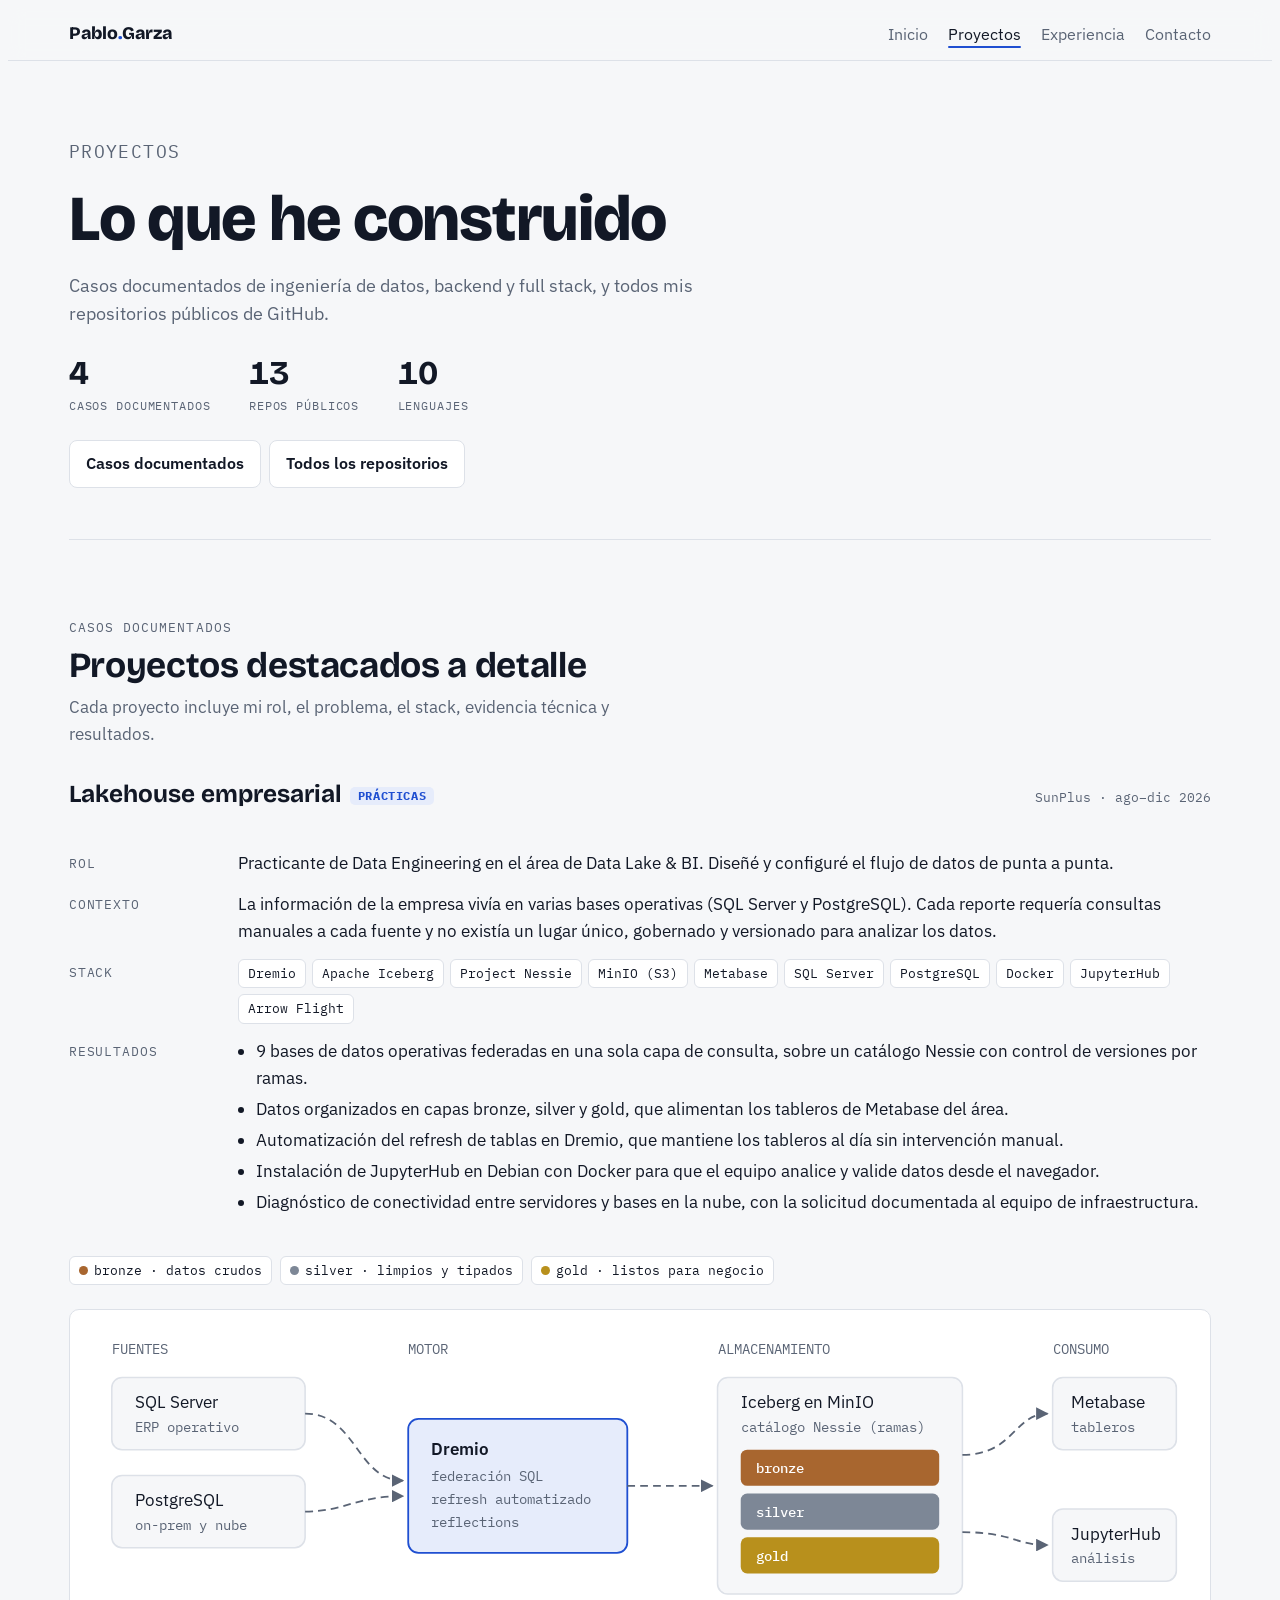
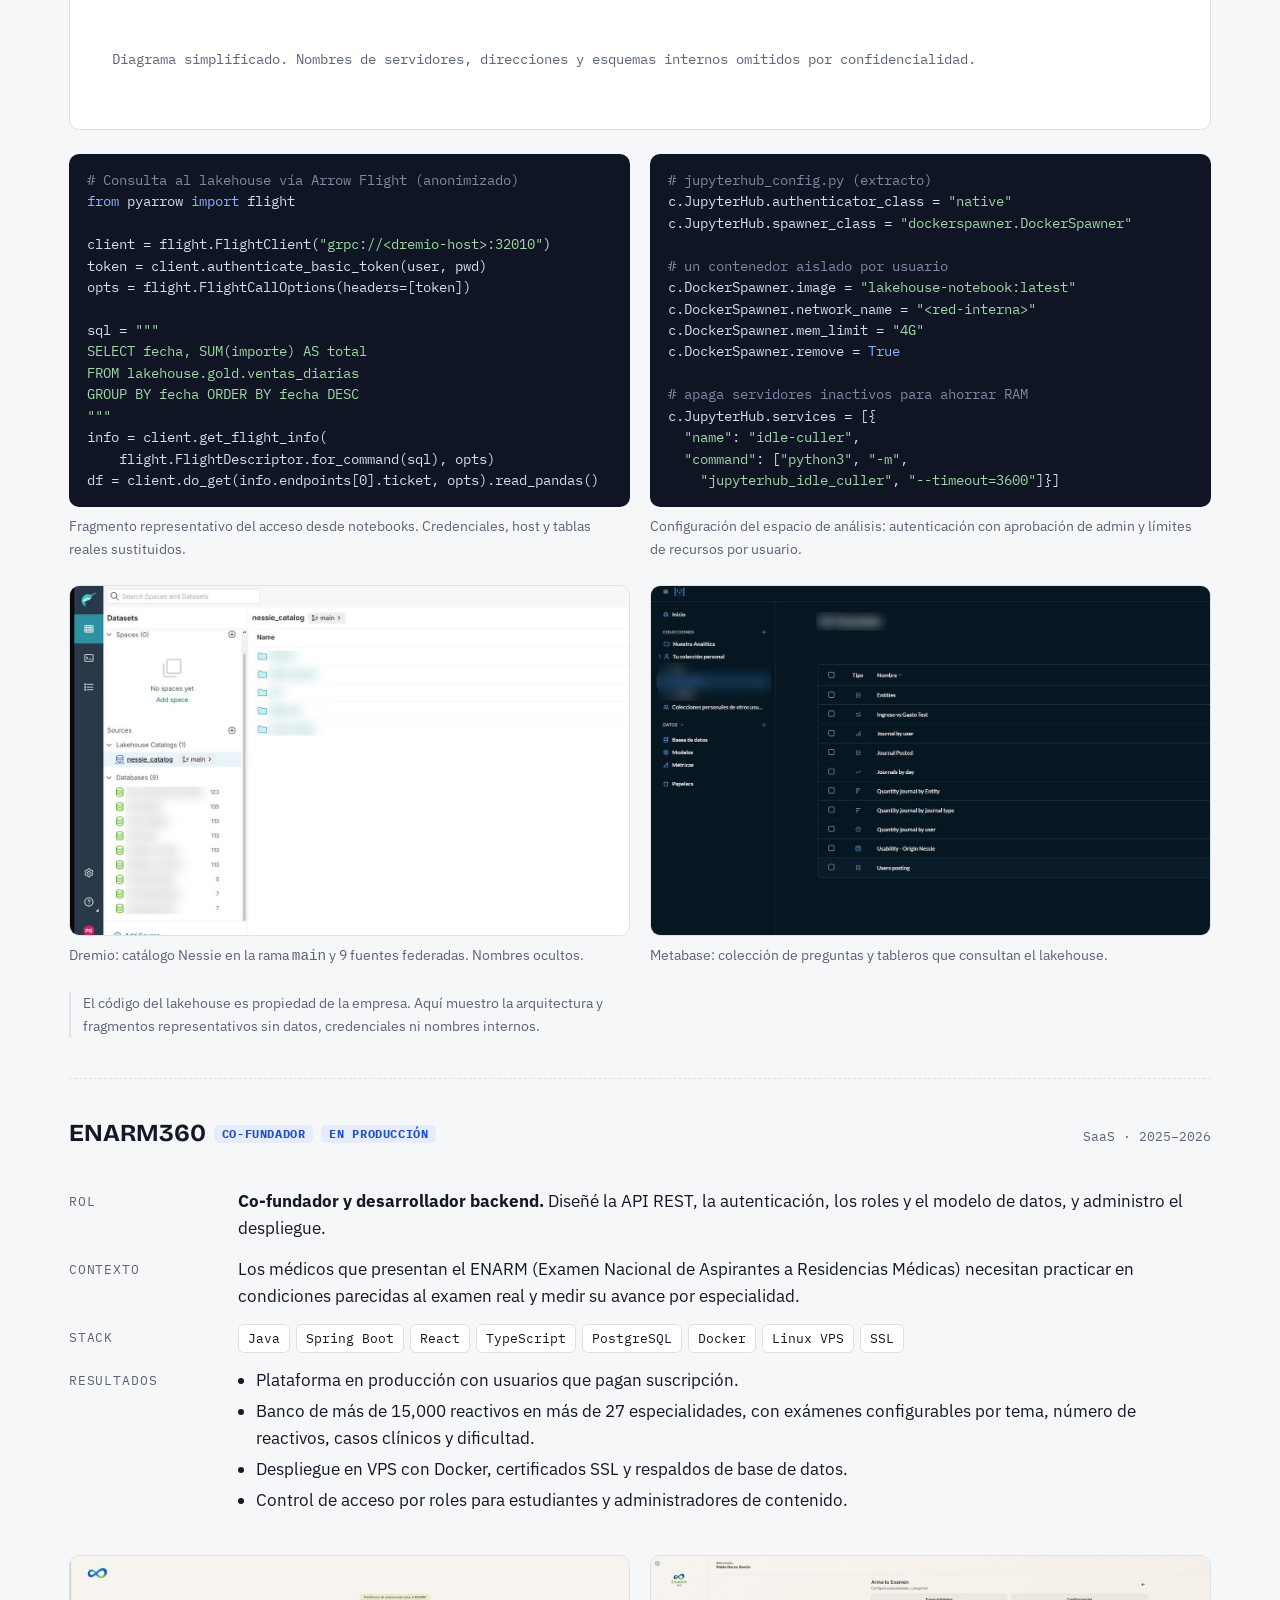
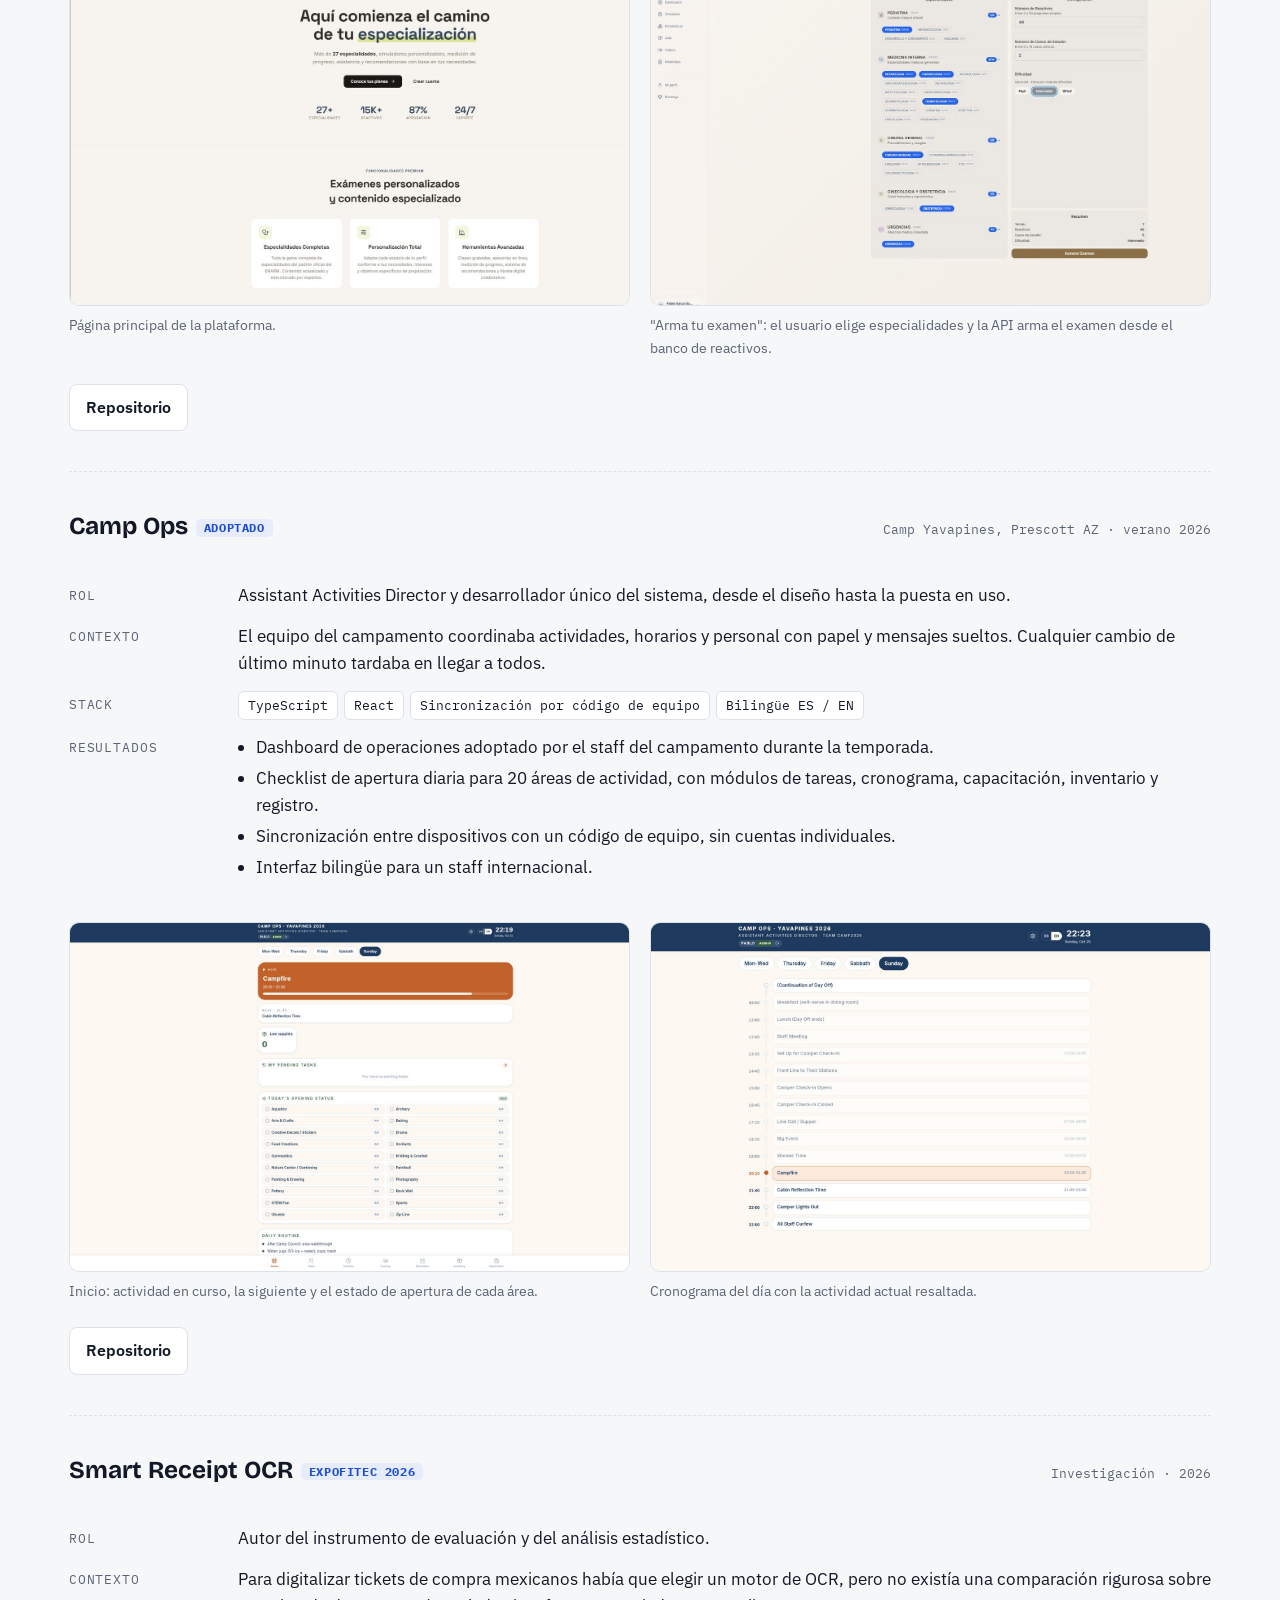
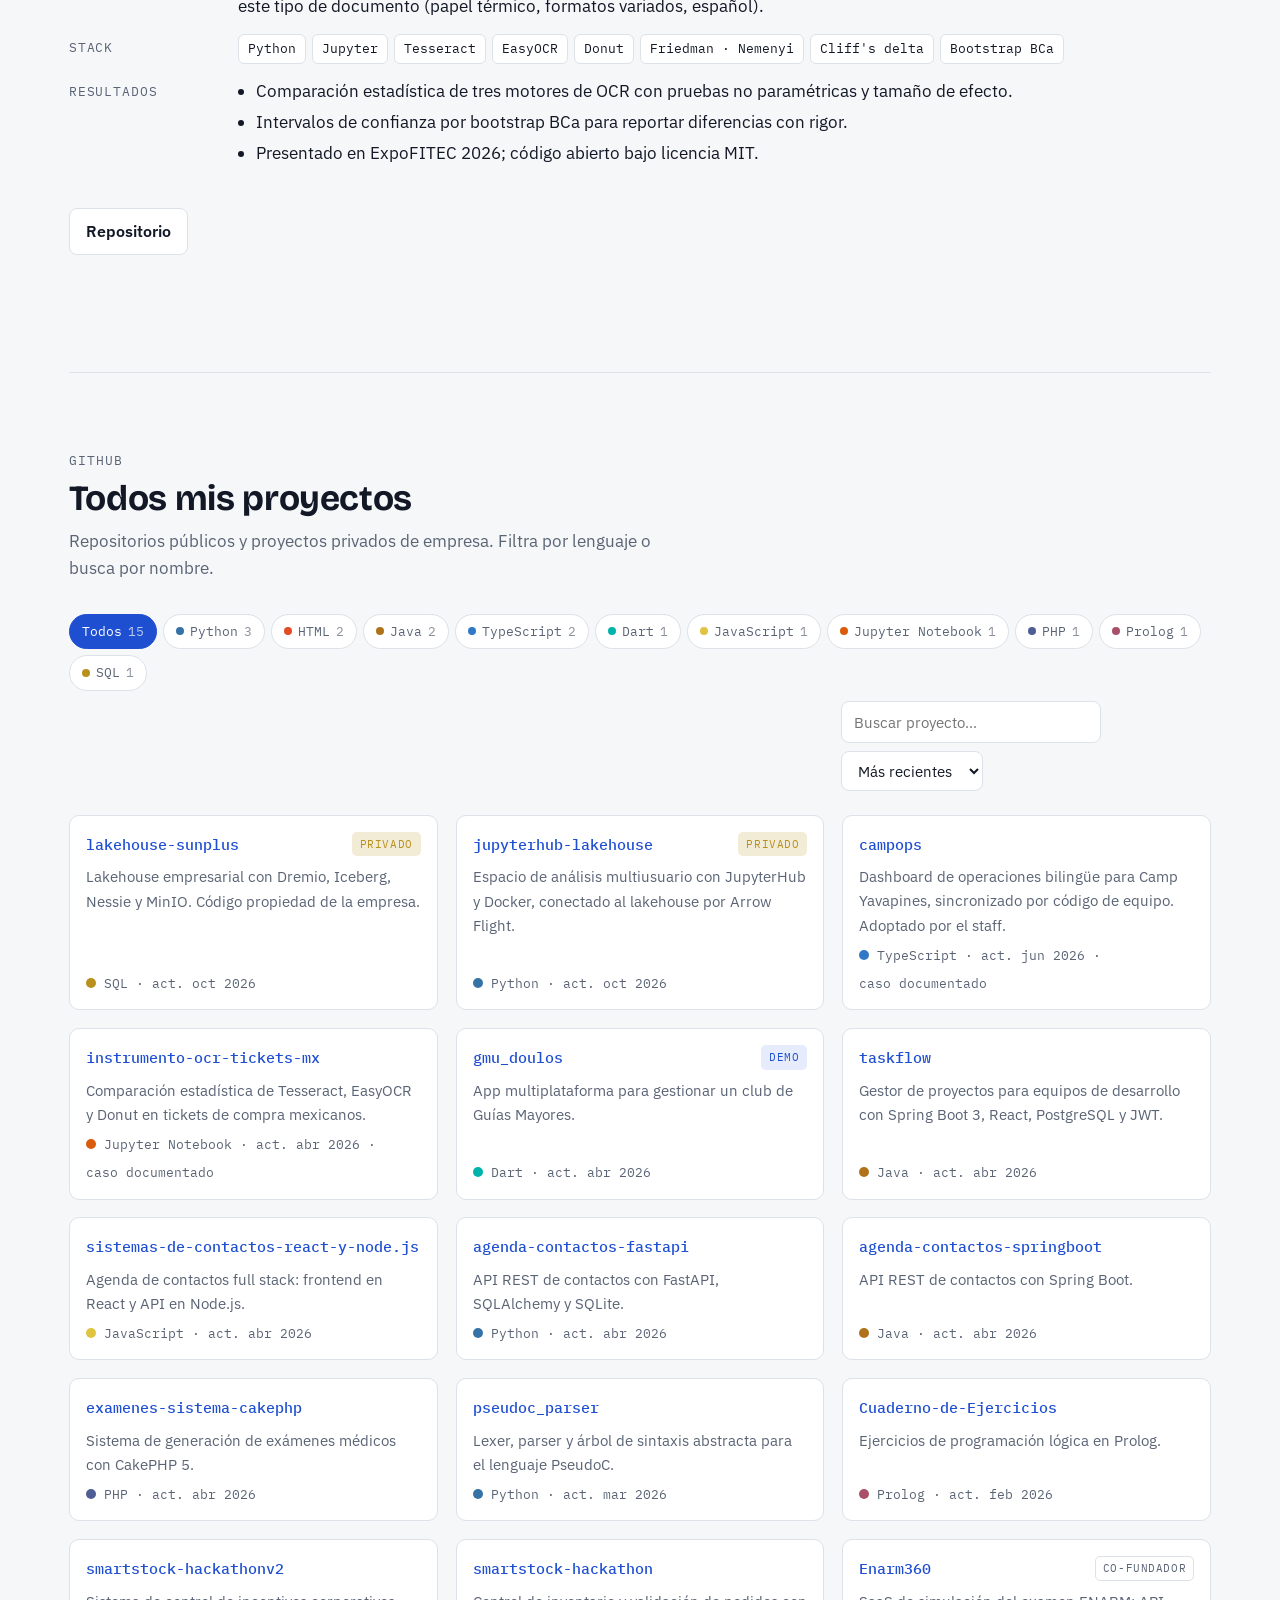
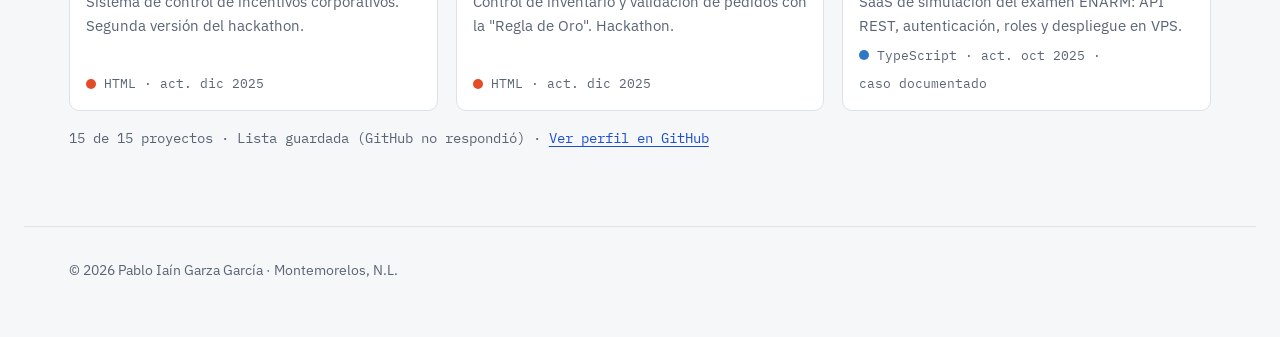
==== proyectos.html @ 16e9dbaa "Separa el sitio en Inicio y Proyectos con todos los repos de GitHub - Inicio: vista general con tarj" ====
<!doctype html>
<html lang="es">
<head>
<meta charset="utf-8">
<meta name="viewport" content="width=device-width, initial-scale=1, viewport-fit=cover">
<title>Proyectos · Pablo Garza</title>
<meta name="description" content="Todos los proyectos de Pablo Garza: casos documentados de ingeniería de datos y backend, y sus repositorios de GitHub.">
<link rel="preconnect" href="https://fonts.googleapis.com">
<link rel="preconnect" href="https://fonts.gstatic.com" crossorigin>
<link rel="stylesheet" href="https://fonts.googleapis.com/css2?family=Bricolage+Grotesque:opsz,wght@12..96,500;12..96,700;12..96,800&family=IBM+Plex+Sans:wght@400;500;600&family=IBM+Plex+Mono:wght@400;500&display=swap">
<link rel="stylesheet" href="styles.css">
</head>
<body>

<nav class="top" aria-label="Principal">
  <div class="progress" aria-hidden="true"></div>
  <div class="wrap">
    <a class="brand" href="index.html">Pablo<span>.</span>Garza</a>
    <ul>
      <li class="opt"><a href="index.html">Inicio</a></li>
      <li><a href="proyectos.html" aria-current="page">Proyectos</a></li>
      <li class="opt"><a href="index.html#experiencia">Experiencia</a></li>
      <li><a href="index.html#contacto">Contacto</a></li>
    </ul>
  </div>
</nav>

<main class="wrap">
  <header class="page-head" id="top">
    <p class="eyebrow">Proyectos</p>
    <h1>Lo que he construido</h1>
    <p>Casos documentados de ingeniería de datos, backend y full stack, y todos mis repositorios públicos de GitHub.</p>
    <div class="stats">
      <div><b>4</b><span>Casos documentados</span></div>
      <div><b id="stat-repos">13</b><span>Repos públicos</span></div>
      <div><b id="stat-langs">9</b><span>Lenguajes</span></div>
    </div>
    <div class="subnav"><a class="btn" href="#casos">Casos documentados</a><a class="btn" href="#repos">Todos los repositorios</a></div>
  </header>

  <section id="casos">
    <div class="sec-head"><p class="eyebrow">Casos documentados</p><h2>Proyectos destacados a detalle</h2>
      <p>Cada proyecto incluye mi rol, el problema, el stack, evidencia técnica y resultados.</p></div>

    <!-- PROYECTO 1: LAKEHOUSE -->
    <article class="case" id="lakehouse">
      <div class="case-head">
        <h3>Lakehouse empresarial<span class="badge">Prácticas</span></h3>
        <span class="meta">SunPlus · ago–dic 2026</span>
      </div>
      <dl class="fields">
        <dt>Rol</dt><dd>Practicante de Data Engineering en el área de Data Lake &amp; BI. Diseñé y configuré el flujo de datos de punta a punta.</dd>
        <dt>Contexto</dt><dd>La información de la empresa vivía en varias bases operativas (SQL Server y PostgreSQL). Cada reporte requería consultas manuales a cada fuente y no existía un lugar único, gobernado y versionado para analizar los datos.</dd>
        <dt>Stack</dt><dd><ul class="tags"><li>Dremio</li><li>Apache Iceberg</li><li>Project Nessie</li><li>MinIO (S3)</li><li>Metabase</li><li>SQL Server</li><li>PostgreSQL</li><li>Docker</li><li>JupyterHub</li><li>Arrow Flight</li></ul></dd>
        <dt>Resultados</dt><dd><ul class="res">
          <li>9 bases de datos operativas federadas en una sola capa de consulta, sobre un catálogo Nessie con control de versiones por ramas.</li>
          <li>Datos organizados en capas bronze, silver y gold, que alimentan los tableros de Metabase del área.</li>
          <li>Automatización del refresh de tablas en Dremio, que mantiene los tableros al día sin intervención manual.</li>
          <li>Instalación de JupyterHub en Debian con Docker para que el equipo analice y valide datos desde el navegador.</li>
          <li>Diagnóstico de conectividad entre servidores y bases en la nube, con la solicitud documentada al equipo de infraestructura.</li>
        </ul></dd>
      </dl>

      <div class="layers" aria-label="Capas del lakehouse">
        <span><i style="background:var(--bronze)"></i>bronze · datos crudos</span>
        <span><i style="background:var(--silver)"></i>silver · limpios y tipados</span>
        <span><i style="background:var(--gold)"></i>gold · listos para negocio</span>
      </div>

      <div class="diagram" role="img" aria-label="Diagrama de arquitectura: SQL Server y PostgreSQL alimentan a Dremio, que escribe tablas Iceberg en MinIO catalogadas con Nessie en capas bronze, silver y gold; Metabase y JupyterHub consumen los datos.">
        <svg viewBox="0 0 860 300" xmlns="http://www.w3.org/2000/svg">
          <defs><marker id="ah" viewBox="0 0 10 10" refX="9" refY="5" markerWidth="7" markerHeight="7" orient="auto"><path class="ahead" d="M0,0 L10,5 L0,10 z"/></marker></defs>
          <text class="sm" x="20" y="22">FUENTES</text>
          <rect class="box" x="20" y="40" width="150" height="56" rx="8"/><text x="38" y="64">SQL Server</text><text class="sm" x="38" y="82">ERP operativo</text>
          <rect class="box" x="20" y="116" width="150" height="56" rx="8"/><text x="38" y="140">PostgreSQL</text><text class="sm" x="38" y="158">on-prem y nube</text>
          <path class="arr" d="M170,68 C210,68 210,120 246,120"/>
          <path class="arr" d="M170,144 C200,144 210,132 246,132"/>
          <text class="sm" x="250" y="22">MOTOR</text>
          <rect class="core" x="250" y="72" width="170" height="104" rx="8"/>
          <text x="268" y="100" style="font-weight:600">Dremio</text>
          <text class="sm" x="268" y="120">federación SQL</text>
          <text class="sm" x="268" y="138">refresh automatizado</text>
          <text class="sm" x="268" y="156">reflections</text>
          <path class="arr" d="M420,124 L486,124"/>
          <text class="sm" x="490" y="22">ALMACENAMIENTO</text>
          <rect class="box" x="490" y="40" width="190" height="168" rx="8"/>
          <text x="508" y="64">Iceberg en MinIO</text><text class="sm" x="508" y="82">catálogo Nessie (ramas)</text>
          <rect class="b" x="508" y="96" width="154" height="28" rx="5"/><text class="lbl-inv" x="520" y="114">bronze</text>
          <rect class="s" x="508" y="130" width="154" height="28" rx="5"/><text class="lbl-inv" x="520" y="148">silver</text>
          <rect class="g" x="508" y="164" width="154" height="28" rx="5"/><text class="lbl-inv" x="520" y="182">gold</text>
          <path class="arr" d="M680,100 C720,100 720,68 746,68"/>
          <path class="arr" d="M680,160 C720,160 720,170 746,170"/>
          <text class="sm" x="750" y="22">CONSUMO</text>
          <rect class="box" x="750" y="40" width="96" height="56" rx="8"/><text x="764" y="64">Metabase</text><text class="sm" x="764" y="82">tableros</text>
          <rect class="box" x="750" y="142" width="96" height="56" rx="8"/><text x="764" y="166">JupyterHub</text><text class="sm" x="764" y="184">análisis</text>
          <text class="sm" x="20" y="262">Diagrama simplificado. Nombres de servidores, direcciones y esquemas internos omitidos por confidencialidad.</text>
        </svg>
      </div>

      <div class="evidence">
        <figure>
          <pre class="code"><span class="c"># Consulta al lakehouse vía Arrow Flight (anonimizado)</span>
<span class="k">from</span> pyarrow <span class="k">import</span> flight

client = flight.FlightClient(<span class="s">"grpc://&lt;dremio-host&gt;:32010"</span>)
token = client.authenticate_basic_token(user, pwd)
opts = flight.FlightCallOptions(headers=[token])

sql = <span class="s">"""
SELECT fecha, SUM(importe) AS total
FROM lakehouse.gold.ventas_diarias
GROUP BY fecha ORDER BY fecha DESC
"""</span>
info = client.get_flight_info(
    flight.FlightDescriptor.for_command(sql), opts)
df = client.do_get(info.endpoints[0].ticket, opts).read_pandas()</pre>
          <figcaption>Fragmento representativo del acceso desde notebooks. Credenciales, host y tablas reales sustituidos.</figcaption>
        </figure>
        <figure>
          <pre class="code"><span class="c"># jupyterhub_config.py (extracto)</span>
c.JupyterHub.authenticator_class = <span class="s">"native"</span>
c.JupyterHub.spawner_class = <span class="s">"dockerspawner.DockerSpawner"</span>

<span class="c"># un contenedor aislado por usuario</span>
c.DockerSpawner.image = <span class="s">"lakehouse-notebook:latest"</span>
c.DockerSpawner.network_name = <span class="s">"&lt;red-interna&gt;"</span>
c.DockerSpawner.mem_limit = <span class="s">"4G"</span>
c.DockerSpawner.remove = <span class="k">True</span>

<span class="c"># apaga servidores inactivos para ahorrar RAM</span>
c.JupyterHub.services = [{
  <span class="s">"name"</span>: <span class="s">"idle-culler"</span>,
  <span class="s">"command"</span>: [<span class="s">"python3"</span>, <span class="s">"-m"</span>,
    <span class="s">"jupyterhub_idle_culler"</span>, <span class="s">"--timeout=3600"</span>]}]</pre>
          <figcaption>Configuración del espacio de análisis: autenticación con aprobación de admin y límites de recursos por usuario.</figcaption>
        </figure>
      </div>
      <div class="evidence">
        <figure><div class="ph wide shot"><img src="img/lakehouse-1.jpg" alt="Dremio mostrando el catálogo Nessie en la rama main y 9 bases de datos conectadas, con nombres difuminados" loading="lazy"><div class="empty-msg">img/lakehouse-1.jpg</div></div><figcaption>Dremio: catálogo Nessie en la rama <code>main</code> y 9 fuentes federadas. Nombres ocultos.</figcaption></figure>
        <figure><div class="ph wide shot"><img src="img/lakehouse-2.jpg" alt="Colección de Metabase con 10 preguntas y tableros construidos sobre el lakehouse" loading="lazy"><div class="empty-msg">img/lakehouse-2.jpg</div></div><figcaption>Metabase: colección de preguntas y tableros que consultan el lakehouse.</figcaption></figure>
      </div>
      <p class="note">El código del lakehouse es propiedad de la empresa. Aquí muestro la arquitectura y fragmentos representativos sin datos, credenciales ni nombres internos.</p>
    </article>

    <!-- PROYECTO 2: ENARM360 -->
    <article class="case" id="enarm360">
      <div class="case-head">
        <h3>ENARM360<span class="badge">Co-fundador</span><span class="badge">En producción</span></h3>
        <span class="meta">SaaS · 2025–2026</span>
      </div>
      <dl class="fields">
        <dt>Rol</dt><dd><strong>Co-fundador y desarrollador backend.</strong> Diseñé la API REST, la autenticación, los roles y el modelo de datos, y administro el despliegue.</dd>
        <dt>Contexto</dt><dd>Los médicos que presentan el ENARM (Examen Nacional de Aspirantes a Residencias Médicas) necesitan practicar en condiciones parecidas al examen real y medir su avance por especialidad.</dd>
        <dt>Stack</dt><dd><ul class="tags"><li>Java</li><li>Spring Boot</li><li>React</li><li>TypeScript</li><li>PostgreSQL</li><li>Docker</li><li>Linux VPS</li><li>SSL</li></ul></dd>
        <dt>Resultados</dt><dd><ul class="res">
          <li>Plataforma en producción con usuarios que pagan suscripción.</li>
          <li>Banco de más de 15,000 reactivos en más de 27 especialidades, con exámenes configurables por tema, número de reactivos, casos clínicos y dificultad.</li>
          <li>Despliegue en VPS con Docker, certificados SSL y respaldos de base de datos.</li>
          <li>Control de acceso por roles para estudiantes y administradores de contenido.</li>
        </ul></dd>
      </dl>
      <div class="evidence">
        <figure><div class="ph wide shot"><img src="img/enarm-1.jpg" alt="Página principal de ENARM360" loading="lazy"><div class="empty-msg">img/enarm-1.jpg</div></div><figcaption>Página principal de la plataforma.</figcaption></figure>
        <figure><div class="ph wide shot"><img src="img/enarm-2.jpg" alt="Pantalla Arma tu Examen de ENARM360 con especialidades y configuración" loading="lazy"><div class="empty-msg">img/enarm-2.jpg</div></div><figcaption>"Arma tu examen": el usuario elige especialidades y la API arma el examen desde el banco de reactivos.</figcaption></figure>
      </div>
      <div class="links"><a class="btn" href="https://github.com/PabloIAIN/Enarm360" target="_blank" rel="noopener">Repositorio</a></div>
    </article>

    <!-- PROYECTO 3: CAMP OPS -->
    <article class="case" id="campops">
      <div class="case-head">
        <h3>Camp Ops<span class="badge">Adoptado</span></h3>
        <span class="meta">Camp Yavapines, Prescott AZ · verano 2026</span>
      </div>
      <dl class="fields">
        <dt>Rol</dt><dd>Assistant Activities Director y desarrollador único del sistema, desde el diseño hasta la puesta en uso.</dd>
        <dt>Contexto</dt><dd>El equipo del campamento coordinaba actividades, horarios y personal con papel y mensajes sueltos. Cualquier cambio de último minuto tardaba en llegar a todos.</dd>
        <dt>Stack</dt><dd><ul class="tags"><li>TypeScript</li><li>React</li><li>Sincronización por código de equipo</li><li>Bilingüe ES / EN</li></ul></dd>
        <dt>Resultados</dt><dd><ul class="res">
          <li>Dashboard de operaciones adoptado por el staff del campamento durante la temporada.</li>
          <li>Checklist de apertura diaria para 20 áreas de actividad, con módulos de tareas, cronograma, capacitación, inventario y registro.</li>
          <li>Sincronización entre dispositivos con un código de equipo, sin cuentas individuales.</li>
          <li>Interfaz bilingüe para un staff internacional.</li>
        </ul></dd>
      </dl>
      <div class="evidence">
        <figure><div class="ph wide shot"><img src="img/campops-1.jpg" alt="Dashboard de Camp Ops con la actividad actual y el estado de apertura de 20 áreas" loading="lazy"><div class="empty-msg">img/campops-1.jpg</div></div><figcaption>Inicio: actividad en curso, la siguiente y el estado de apertura de cada área.</figcaption></figure>
        <figure><div class="ph wide shot"><img src="img/campops-2.jpg" alt="Cronograma del día en Camp Ops con la actividad actual resaltada" loading="lazy"><div class="empty-msg">img/campops-2.jpg</div></div><figcaption>Cronograma del día con la actividad actual resaltada.</figcaption></figure>
      </div>
      <div class="links"><a class="btn" href="https://github.com/PabloIAIN/campops" target="_blank" rel="noopener">Repositorio</a></div>
    </article>

    <!-- PROYECTO 4: OCR -->
    <article class="case" id="ocr">
      <div class="case-head">
        <h3>Smart Receipt OCR<span class="badge">ExpoFITEC 2026</span></h3>
        <span class="meta">Investigación · 2026</span>
      </div>
      <dl class="fields">
        <dt>Rol</dt><dd>Autor del instrumento de evaluación y del análisis estadístico.</dd>
        <dt>Contexto</dt><dd>Para digitalizar tickets de compra mexicanos había que elegir un motor de OCR, pero no existía una comparación rigurosa sobre este tipo de documento (papel térmico, formatos variados, español).</dd>
        <dt>Stack</dt><dd><ul class="tags"><li>Python</li><li>Jupyter</li><li>Tesseract</li><li>EasyOCR</li><li>Donut</li><li>Friedman · Nemenyi</li><li>Cliff's delta</li><li>Bootstrap BCa</li></ul></dd>
        <dt>Resultados</dt><dd><ul class="res">
          <li>Comparación estadística de tres motores de OCR con pruebas no paramétricas y tamaño de efecto.</li>
          <li>Intervalos de confianza por bootstrap BCa para reportar diferencias con rigor.</li>
          <li>Presentado en ExpoFITEC 2026; código abierto bajo licencia MIT.</li>
          <!-- EDITA: agrega el motor ganador y su métrica (p. ej. CER o exactitud de campos) -->
        </ul></dd>
      </dl>
            <div class="links"><a class="btn" href="https://github.com/PabloIAIN/instrumento-ocr-tickets-mx" target="_blank" rel="noopener">Repositorio</a></div>
    </article>
  </section>

  <!-- ============ TODOS LOS REPOS ============ -->
  <section id="repos">
    <div class="sec-head"><p class="eyebrow">GitHub</p><h2>Todos mis proyectos</h2>
      <p>Repositorios públicos y proyectos privados de empresa. Filtra por lenguaje o busca por nombre.</p></div>
    <div class="toolbar">
      <div class="chips" id="repo-chips" role="group" aria-label="Filtrar por lenguaje"></div>
      <div class="tools-right">
        <input id="repo-q" type="search" placeholder="Buscar proyecto…" aria-label="Buscar proyecto">
        <select id="repo-sort" aria-label="Ordenar"><option value="recent">Más recientes</option><option value="name">Nombre (A–Z)</option></select>
      </div>
    </div>
    <div class="repos" id="repo-grid"></div>
    <p class="repo-status"><span id="repo-count"></span> · <span id="repo-src"></span> · <a href="https://github.com/PabloIAIN?tab=repositories" target="_blank" rel="noopener">Ver perfil en GitHub</a></p>
  </section>
</main>

<footer class="wrap">© 2026 Pablo Iaín Garza García · Montemorelos, N.L.</footer>

<script src="main.js"></script>
</body>
</html>
---- styles.css ----
/* Layout: one calm reading column (max 1080px) with sticky nav; each project is a case study
   whose five rubric fields sit in a fixed two-column grid, so every project reads the same way. */
:root{
  --bg:#f6f7f9; --surface:#ffffff; --fg:#121826; --muted:#5a6475; --line:#dde1e8;
  --accent:#1f4fd1; --accent-soft:#e6ecfb; --code-bg:#0f1522; --code-fg:#d7deea;
  --bronze:#a8662f; --silver:#7d8796; --gold:#b8901c;
  --display:"Bricolage Grotesque", "Segoe UI", system-ui, sans-serif;
  --body:"IBM Plex Sans", "Segoe UI", system-ui, sans-serif;
  --mono:"IBM Plex Mono", ui-monospace, Menlo, Consolas, monospace;
  --radius:10px;
}
@media (prefers-color-scheme: dark){:root:not([data-theme="light"]){
  --bg:#0c1018; --surface:#141a25; --fg:#e8ecf3; --muted:#9aa4b5; --line:#263043;
  --accent:#7c9cff; --accent-soft:#1b2540; --code-bg:#080b12; --code-fg:#d7deea;
  --bronze:#d08a50; --silver:#aab3c0; --gold:#e0b93e; color-scheme:dark}}
:root[data-theme="dark"]{
  --bg:#0c1018; --surface:#141a25; --fg:#e8ecf3; --muted:#9aa4b5; --line:#263043;
  --accent:#7c9cff; --accent-soft:#1b2540; --code-bg:#080b12; --code-fg:#d7deea;
  --bronze:#d08a50; --silver:#aab3c0; --gold:#e0b93e; color-scheme:dark}

*{box-sizing:border-box}
html{scroll-behavior:smooth}
@media (prefers-reduced-motion:reduce){html{scroll-behavior:auto}}
body{background:var(--bg);color:var(--fg);font-family:var(--body);font-size:1rem;line-height:1.6;
  padding-left:max(16px, env(safe-area-inset-left,0px));padding-right:max(16px, env(safe-area-inset-right,0px))}
body::before{content:"";position:fixed;inset:0 0 auto;height:env(safe-area-inset-top,0px);z-index:10;background:var(--bg)}
a{color:var(--accent);text-underline-offset:3px}
a:focus-visible,button:focus-visible{outline:2px solid var(--accent);outline-offset:3px;border-radius:4px}
html{font-size:clamp(16px,calc(12px + .38vw),20px)}
.wrap{max-width:1680px;margin:0 auto;padding-inline:clamp(0px,3.5vw,72px)}
h1,h2,h3{font-family:var(--display);line-height:1.15;text-wrap:balance;margin:0}
h2{font-size:clamp(1.6rem,3vw,2.1rem);font-weight:700;letter-spacing:-.01em}
h3{font-size:1.45rem;font-weight:700}
p{margin:0}
.eyebrow{font-family:var(--mono);font-size:.78rem;letter-spacing:.08em;text-transform:uppercase;color:var(--muted)}

/* nav */
nav.top{position:sticky;top:env(safe-area-inset-top,0px);z-index:5;background:color-mix(in srgb,var(--bg) 88%,transparent);
  backdrop-filter:blur(8px);border-bottom:1px solid var(--line);margin-inline:calc(-1 * max(16px, env(safe-area-inset-left,0px)))}
nav.top .wrap{display:flex;align-items:center;justify-content:space-between;gap:16px;padding-block:12px;
  padding-inline:calc(max(16px, env(safe-area-inset-left,0px)) + clamp(0px,3.5vw,72px))}
.brand{font-family:var(--display);font-weight:800;font-size:1.05rem;color:var(--fg);text-decoration:none}
.brand span{color:var(--accent)}
nav.top ul{display:flex;gap:20px;list-style:none;margin:0;padding:0;font-size:.92rem}
nav.top ul a{color:var(--muted);text-decoration:none}
nav.top ul a:hover{color:var(--fg)}
@media (max-width:640px){nav.top ul{gap:14px;font-size:.85rem} nav.top ul li.opt{display:none}}

/* hero */
.hero{display:grid;grid-template-columns:minmax(0,1.4fr) minmax(0,1fr);gap:clamp(32px,5vw,96px);align-items:center;padding-block:clamp(48px,7vw,120px) clamp(40px,5vw,80px)}
.hero h1{font-size:clamp(2.4rem,5.5vw,5.6rem);font-weight:800;letter-spacing:-.02em}
.hero .role{font-size:clamp(1.1rem,1.2vw,1.4rem);color:var(--muted);margin-top:14px;max-width:44ch}
.hero .role strong{color:var(--fg);font-weight:600}
.cta{display:flex;flex-wrap:wrap;gap:10px;margin-top:28px}
.btn{display:inline-flex;align-items:center;gap:8px;padding:10px 16px;border-radius:8px;font-weight:600;font-size:.95rem;text-decoration:none;border:1px solid var(--line);color:var(--fg);background:var(--surface)}
.btn.primary{background:var(--accent);border-color:var(--accent);color:#fff}
:root[data-theme="dark"] .btn.primary{color:#0c1018}
@media (prefers-color-scheme: dark){:root:not([data-theme="light"]) .btn.primary{color:#0c1018}}
.btn:hover{border-color:var(--accent)}
.facts{display:grid;grid-template-columns:repeat(2,minmax(0,1fr));max-width:680px;gap:14px 24px;margin-top:32px;font-size:.92rem}
.facts dt{font-family:var(--mono);font-size:.72rem;letter-spacing:.06em;text-transform:uppercase;color:var(--muted)}
.facts dd{margin:2px 0 0;font-weight:500;font-variant-numeric:tabular-nums}
.portrait{position:relative;max-width:clamp(260px,28vw,520px);justify-self:end;width:100%}
@media (max-width:820px){.hero{grid-template-columns:minmax(0,1fr);padding-block:40px 32px;gap:32px}.portrait{justify-self:start;max-width:260px;order:-1}}

/* photo slots */
.ph{position:relative;border-radius:var(--radius);overflow:hidden;background:var(--accent-soft);aspect-ratio:4/5;max-width:100%}
.ph img{display:block;width:100%;height:100%;object-fit:cover;object-position:top left}
.ph.shot{border:1px solid var(--line);background:var(--surface)}
.ph .empty-msg{display:none}
.ph.empty img{display:none}
.ph.empty .empty-msg{display:flex;position:absolute;inset:0;flex-direction:column;align-items:center;justify-content:center;gap:6px;text-align:center;padding:16px;
  color:var(--accent);font-family:var(--mono);font-size:.78rem;border:1.5px dashed color-mix(in srgb,var(--accent) 45%,transparent);border-radius:var(--radius)}
.ph.empty .empty-msg b{font-family:var(--display);font-size:2.6rem;line-height:1}
.ph.wide{aspect-ratio:16/10}

/* sections */
section{padding-block:clamp(48px,6vw,104px);border-top:1px solid var(--line)}
.sec-head{display:flex;flex-direction:column;gap:8px;margin-bottom:32px;max-width:62ch}
.sec-head p{color:var(--muted)}

/* about */
.about{display:grid;grid-template-columns:minmax(0,1.2fr) minmax(0,1fr);gap:clamp(32px,5vw,96px)}
.about p+p{margin-top:14px}
.about .text{max-width:68ch}
.skills{display:flex;flex-direction:column;gap:18px}
.skills h4{margin:0 0 8px;font-family:var(--mono);font-size:.75rem;letter-spacing:.07em;text-transform:uppercase;color:var(--muted);font-weight:500}
@media (max-width:820px){.about{grid-template-columns:1fr}}
.tags{display:flex;flex-wrap:wrap;gap:6px;list-style:none;padding:0;margin:0}
.tags li{font-family:var(--mono);font-size:.8rem;padding:3px 9px;border-radius:6px;background:var(--surface);border:1px solid var(--line)}

/* case studies */
.case{display:flex;flex-direction:column;gap:24px;padding-block:40px;border-top:1px dashed var(--line)}
.case:first-of-type{border-top:0;padding-top:0}
.case-head{display:flex;flex-wrap:wrap;align-items:baseline;justify-content:space-between;gap:8px 24px}
.case-head .meta{font-family:var(--mono);font-size:.8rem;color:var(--muted)}
.badge{display:inline-block;font-family:var(--mono);font-size:.72rem;letter-spacing:.05em;text-transform:uppercase;padding:2px 8px;border-radius:5px;background:var(--accent-soft);color:var(--accent);margin-left:8px;vertical-align:middle}
.fields{display:grid;grid-template-columns:clamp(130px,11vw,200px) minmax(0,1fr);gap:14px 28px;max-width:1180px}
.fields dt{font-family:var(--mono);font-size:.75rem;letter-spacing:.07em;text-transform:uppercase;color:var(--muted);padding-top:3px}
.fields dd{margin:0;min-width:0}
.fields ul.res{margin:0;padding-left:18px;display:flex;flex-direction:column;gap:4px}
@media (max-width:640px){.fields{grid-template-columns:1fr;gap:4px}.fields dd{margin-bottom:12px}}
.evidence{display:grid;grid-template-columns:repeat(auto-fit,minmax(min(100%,340px),1fr));gap:clamp(16px,1.6vw,28px)}
.evidence figure{margin:0;display:flex;flex-direction:column;gap:8px;min-width:0}
.evidence figcaption{font-size:.85rem;color:var(--muted)}
.links{display:flex;flex-wrap:wrap;gap:8px}
.note{font-size:.85rem;color:var(--muted);border-left:2px solid var(--line);padding-left:12px;max-width:70ch}

/* diagram */
.diagram{background:var(--surface);border:1px solid var(--line);border-radius:var(--radius);padding:16px;overflow-x:auto}
.diagram svg{display:block;min-width:640px;width:100%;height:auto}
.diagram text{font-family:var(--body);fill:var(--fg);font-size:13px}
.diagram .sm{font-size:11px;fill:var(--muted);font-family:var(--mono)}
.diagram .box{fill:var(--bg);stroke:var(--line);stroke-width:1.2}
.diagram .core{fill:var(--accent-soft);stroke:var(--accent);stroke-width:1.4}
.diagram .arr{stroke:var(--muted);stroke-width:1.4;fill:none;marker-end:url(#ah)}
.diagram .ahead{fill:var(--muted)}
.diagram .b{fill:var(--bronze)} .diagram .s{fill:var(--silver)} .diagram .g{fill:var(--gold)}
.diagram .lbl-inv{fill:#fff;font-family:var(--mono);font-size:11px;font-weight:500}

/* code */
pre.code{margin:0;background:var(--code-bg);color:var(--code-fg);border-radius:var(--radius);padding:16px 18px;overflow-x:auto;font-family:var(--mono);font-size:.82rem;line-height:1.55}
pre.code .c{color:#7d8aa3} pre.code .k{color:#8fb2ff} pre.code .s{color:#9fd8a8}

/* layers legend */
.layers{display:flex;flex-wrap:wrap;gap:8px;font-family:var(--mono);font-size:.78rem}
.layers span{display:inline-flex;align-items:center;gap:6px;padding:3px 9px;border:1px solid var(--line);border-radius:6px;background:var(--surface)}
.layers i{width:9px;height:9px;border-radius:50%;display:inline-block}

/* repo grid */
.repos{display:grid;grid-template-columns:repeat(auto-fill,minmax(min(100%,300px),1fr));gap:clamp(14px,1.4vw,24px)}
.repo{display:flex;flex-direction:column;gap:8px;padding:16px;border:1px solid var(--line);border-radius:var(--radius);background:var(--surface);text-decoration:none;color:var(--fg)}
.repo:hover{border-color:var(--accent)}
.repo .name{font-family:var(--mono);font-size:.9rem;font-weight:500;color:var(--accent);overflow-wrap:anywhere}
.repo p{font-size:.9rem;color:var(--muted);flex:1}
.repo .lang{font-family:var(--mono);font-size:.75rem;color:var(--muted)}

/* timeline */
.timeline{list-style:none;margin:0;padding:0;display:flex;flex-direction:column;gap:0;max-width:1180px}
.timeline li{display:grid;grid-template-columns:clamp(150px,13vw,240px) minmax(0,1fr);gap:24px;padding-block:18px;border-top:1px solid var(--line)}
.timeline li:first-child{border-top:0}
.timeline .when{font-family:var(--mono);font-size:.82rem;color:var(--muted);font-variant-numeric:tabular-nums;padding-top:2px}
.timeline h3{font-size:1.1rem}
.timeline .org{color:var(--muted);font-size:.92rem}
.timeline p.d{margin-top:6px;font-size:.95rem}
@media (max-width:640px){.timeline li{grid-template-columns:1fr;gap:4px}}

/* gallery */
.gallery{display:grid;grid-template-columns:repeat(2,minmax(0,1fr));gap:clamp(14px,1.6vw,28px);max-width:1180px}
.gallery .ph{aspect-ratio:4/3}
.gallery figure{margin:0;display:flex;flex-direction:column;gap:6px}
.gallery figcaption{font-size:.85rem;color:var(--muted)}
@media (max-width:720px){.gallery{grid-template-columns:repeat(2,minmax(0,1fr))}}
@media (max-width:440px){.gallery{grid-template-columns:1fr}}

/* contact */
.contact{display:grid;grid-template-columns:minmax(0,1fr) minmax(0,1fr);gap:clamp(32px,5vw,96px);align-items:start}
.contact-list{display:flex;flex-direction:column;gap:10px}
.contact-row{display:flex;align-items:center;justify-content:space-between;gap:12px;padding:12px 14px;border:1px solid var(--line);border-radius:8px;background:var(--surface);min-width:0}
.contact-row .v{font-family:var(--mono);font-size:.88rem;overflow-wrap:anywhere;user-select:all}
.contact-row .k{font-family:var(--mono);font-size:.7rem;text-transform:uppercase;letter-spacing:.07em;color:var(--muted)}
.copy{font:inherit;font-size:.8rem;padding:5px 10px;border-radius:6px;border:1px solid var(--line);background:var(--bg);color:var(--fg);cursor:pointer;flex:none}
.copy:hover{border-color:var(--accent)}
@media (max-width:720px){.contact{grid-template-columns:1fr}}
footer{padding-block:32px 48px;border-top:1px solid var(--line);font-size:.85rem;color:var(--muted)}

/* ---------- motion ---------- */
.progress{position:absolute;left:0;bottom:-1px;height:2px;width:100%;background:var(--accent);transform-origin:0 50%;transform:scaleX(var(--p,0))}
nav.top ul a{position:relative;transition:color .2s}
nav.top ul a::after{content:"";position:absolute;left:0;right:0;bottom:-4px;height:2px;border-radius:2px;background:var(--accent);transform:scaleX(0);transition:transform .3s ease}
nav.top ul a.on{color:var(--fg)}
nav.top ul a.on::after,nav.top ul a:hover::after{transform:scaleX(1)}
@keyframes rise{from{opacity:0;transform:translateY(16px)}to{opacity:1;transform:none}}
@keyframes flow{to{stroke-dashoffset:-20}}
@keyframes glow{0%,100%{stroke-opacity:1}50%{stroke-opacity:.35}}
@media (prefers-reduced-motion:no-preference){
  .hero>div:first-child>*{animation:rise .75s cubic-bezier(.2,.7,.2,1) both}
  .hero>div:first-child>:nth-child(2){animation-delay:.08s}
  .hero>div:first-child>:nth-child(3){animation-delay:.16s}
  .hero>div:first-child>:nth-child(4){animation-delay:.24s}
  .hero>div:first-child>:nth-child(5){animation-delay:.32s}
  .portrait{animation:rise .9s .2s cubic-bezier(.2,.7,.2,1) both}
  .diagram .arr{stroke-dasharray:6 4;animation:flow 1.1s linear infinite}
  .diagram .core{animation:glow 2.8s ease-in-out infinite}
  .reveal-ready .rv{opacity:0;transform:translateY(22px);transition:opacity .7s ease,transform .7s cubic-bezier(.2,.7,.2,1)}
  .reveal-ready .rv.in{opacity:1;transform:none}
  .btn,.repo{transition:transform .25s ease,border-color .2s,box-shadow .25s}
  .btn:hover{transform:translateY(-2px)}
  .repo:hover{transform:translateY(-4px);box-shadow:0 12px 28px -16px color-mix(in srgb,var(--accent) 70%,transparent)}
  .ph img{transition:transform .6s cubic-bezier(.2,.7,.2,1)}
  .evidence .ph:hover img,.gallery .ph:hover img{transform:scale(1.04)}
  .tags li{transition:border-color .2s,color .2s,transform .2s}
  .tags li:hover{border-color:var(--accent);color:var(--accent);transform:translateY(-1px)}
}

/* ---------- multipágina ---------- */
[id]{scroll-margin-top:84px}
nav.top ul a[aria-current="page"]{color:var(--fg)}
nav.top ul a[aria-current="page"]::after{transform:scaleX(1)}
.featured{display:grid;grid-template-columns:repeat(2,minmax(0,1fr));gap:clamp(16px,1.8vw,32px)}
.feat{display:flex;flex-direction:column;border:1px solid var(--line);border-radius:14px;background:var(--surface);overflow:hidden;text-decoration:none;color:var(--fg);min-width:0}
.feat .ph{border-radius:0;border:0;border-bottom:1px solid var(--line)}
.feat-body{display:flex;flex-direction:column;gap:12px;padding:clamp(18px,1.6vw,28px);flex:1}
.feat-top{display:flex;align-items:baseline;justify-content:space-between;gap:12px;flex-wrap:wrap}
.feat-top h3{font-size:clamp(1.25rem,1.5vw,1.6rem)}
.feat-top .meta{font-family:var(--mono);font-size:.78rem;color:var(--muted)}
.feat p{color:var(--muted)}
.feat .more{margin-top:auto;font-weight:600;color:var(--accent);font-size:.95rem}
.feat .more span{display:inline-block;transition:transform .25s}
.feat:hover{border-color:var(--accent)}
.feat:hover .more span{transform:translateX(4px)}
.feat-art{aspect-ratio:16/10;display:flex;flex-direction:column;justify-content:center;gap:10px;padding:8%;background:linear-gradient(135deg,var(--accent-soft),var(--surface));border-bottom:1px solid var(--line);font-family:var(--mono)}
.feat-art b{font-family:var(--display);font-size:clamp(1.6rem,2.6vw,2.6rem);line-height:1.1;color:var(--fg)}
.feat-art span{color:var(--muted);font-size:.85rem}
.feat-art .bars{display:flex;align-items:flex-end;gap:10px;height:34%}
.feat-art .bars i{flex:1;max-width:56px;border-radius:6px 6px 0 0;background:var(--accent)}
.more-row{display:flex;flex-wrap:wrap;align-items:center;gap:14px;margin-top:clamp(24px,2.4vw,40px)}
.more-row p{color:var(--muted);font-size:.95rem}
@media (prefers-reduced-motion:no-preference){.feat{transition:transform .3s ease,border-color .2s,box-shadow .3s}.feat:hover{transform:translateY(-4px);box-shadow:0 18px 40px -24px color-mix(in srgb,var(--accent) 80%,transparent)}}

.page-head{padding-block:clamp(48px,6vw,104px) clamp(32px,4vw,64px);display:flex;flex-direction:column;gap:16px}
.page-head h1{font-size:clamp(2.2rem,5vw,4.6rem);font-weight:800;letter-spacing:-.02em}
.page-head>p{color:var(--muted);font-size:clamp(1.05rem,1.1vw,1.3rem);max-width:60ch}
.stats{display:flex;flex-wrap:wrap;gap:clamp(20px,3vw,56px);margin-top:12px}
.stats div{display:flex;flex-direction:column}
.stats b{font-family:var(--display);font-size:clamp(1.8rem,2.6vw,2.6rem);line-height:1;font-variant-numeric:tabular-nums}
.stats span{font-family:var(--mono);font-size:.74rem;letter-spacing:.07em;text-transform:uppercase;color:var(--muted);margin-top:6px}
.subnav{display:flex;flex-wrap:wrap;gap:8px;margin-top:8px}

.toolbar{display:flex;flex-wrap:wrap;align-items:center;gap:10px 16px;margin-bottom:24px}
.chips{display:flex;flex-wrap:wrap;gap:6px}
.chip{font:inherit;font-family:var(--mono);font-size:.8rem;padding:6px 12px;border-radius:999px;border:1px solid var(--line);background:var(--surface);color:var(--muted);cursor:pointer;display:inline-flex;align-items:center;gap:6px}
.chip:hover{border-color:var(--accent);color:var(--fg)}
.chip[aria-pressed="true"]{background:var(--accent);border-color:var(--accent);color:#fff}
:root[data-theme="dark"] .chip[aria-pressed="true"]{color:#0c1018}
@media (prefers-color-scheme: dark){:root:not([data-theme="light"]) .chip[aria-pressed="true"]{color:#0c1018}}
.chip .n{opacity:.7}
.tools-right{display:flex;gap:8px;margin-left:auto;flex-wrap:wrap}
.tools-right input,.tools-right select{font:inherit;font-size:.9rem;padding:8px 12px;border-radius:8px;border:1px solid var(--line);background:var(--surface);color:var(--fg);min-width:0}
.tools-right input{width:min(260px,100%)}
@media (max-width:640px){.tools-right{margin-left:0;width:100%}.tools-right input{flex:1}}
.repo-top{display:flex;align-items:flex-start;justify-content:space-between;gap:8px}
.pill{font-family:var(--mono);font-size:.68rem;letter-spacing:.05em;text-transform:uppercase;padding:2px 7px;border-radius:5px;border:1px solid var(--line);color:var(--muted);flex:none}
.pill.demo{border-color:transparent;background:var(--accent-soft);color:var(--accent)}
.pill.lock{border-color:transparent;background:color-mix(in srgb,var(--gold) 18%,transparent);color:var(--gold)}
.repo-meta{display:flex;align-items:center;gap:8px;font-family:var(--mono);font-size:.75rem;color:var(--muted);flex-wrap:wrap}
.repo-meta .dot{width:10px;height:10px;border-radius:50%;background:var(--c,var(--muted))}
.repo-status{font-size:.85rem;color:var(--muted);margin-top:16px;font-family:var(--mono)}
.empty-state{padding:40px;text-align:center;border:1px dashed var(--line);border-radius:var(--radius);color:var(--muted)}
@media (max-width:860px){.featured{grid-template-columns:minmax(0,1fr)}}
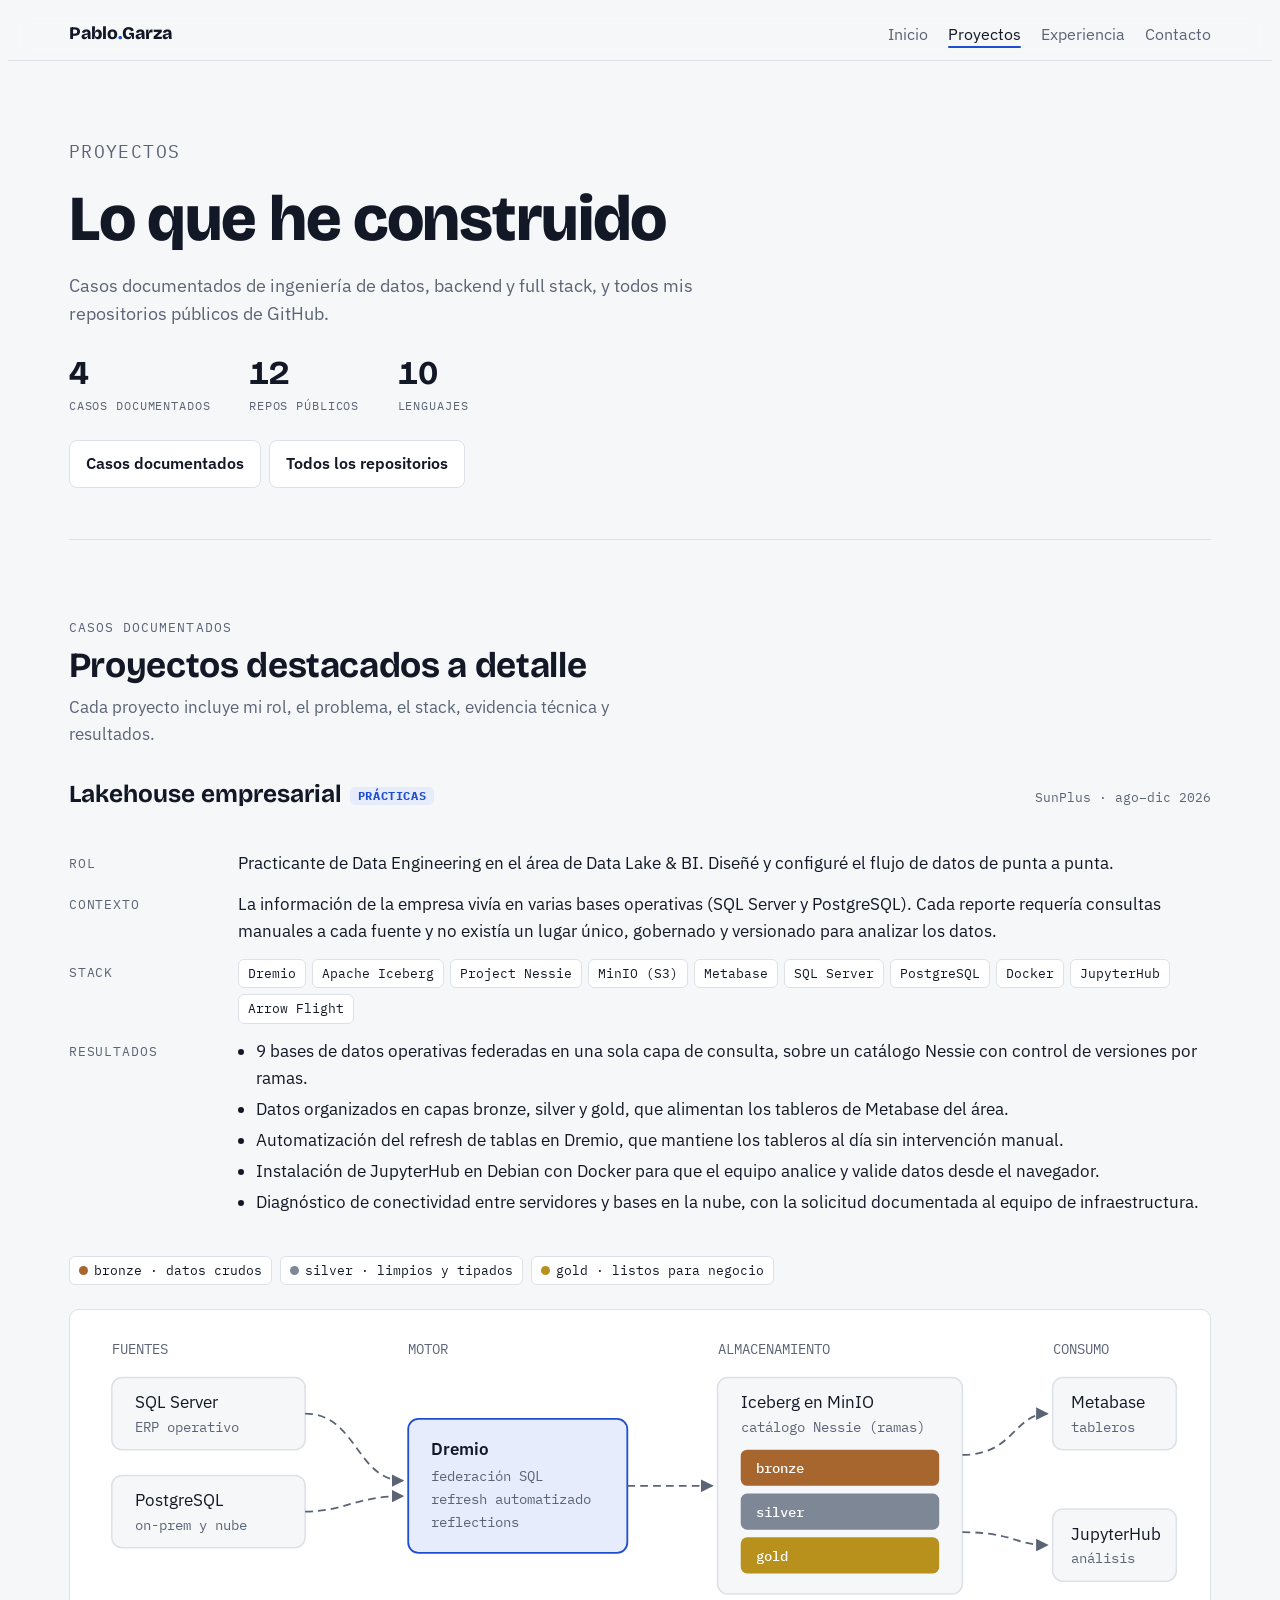
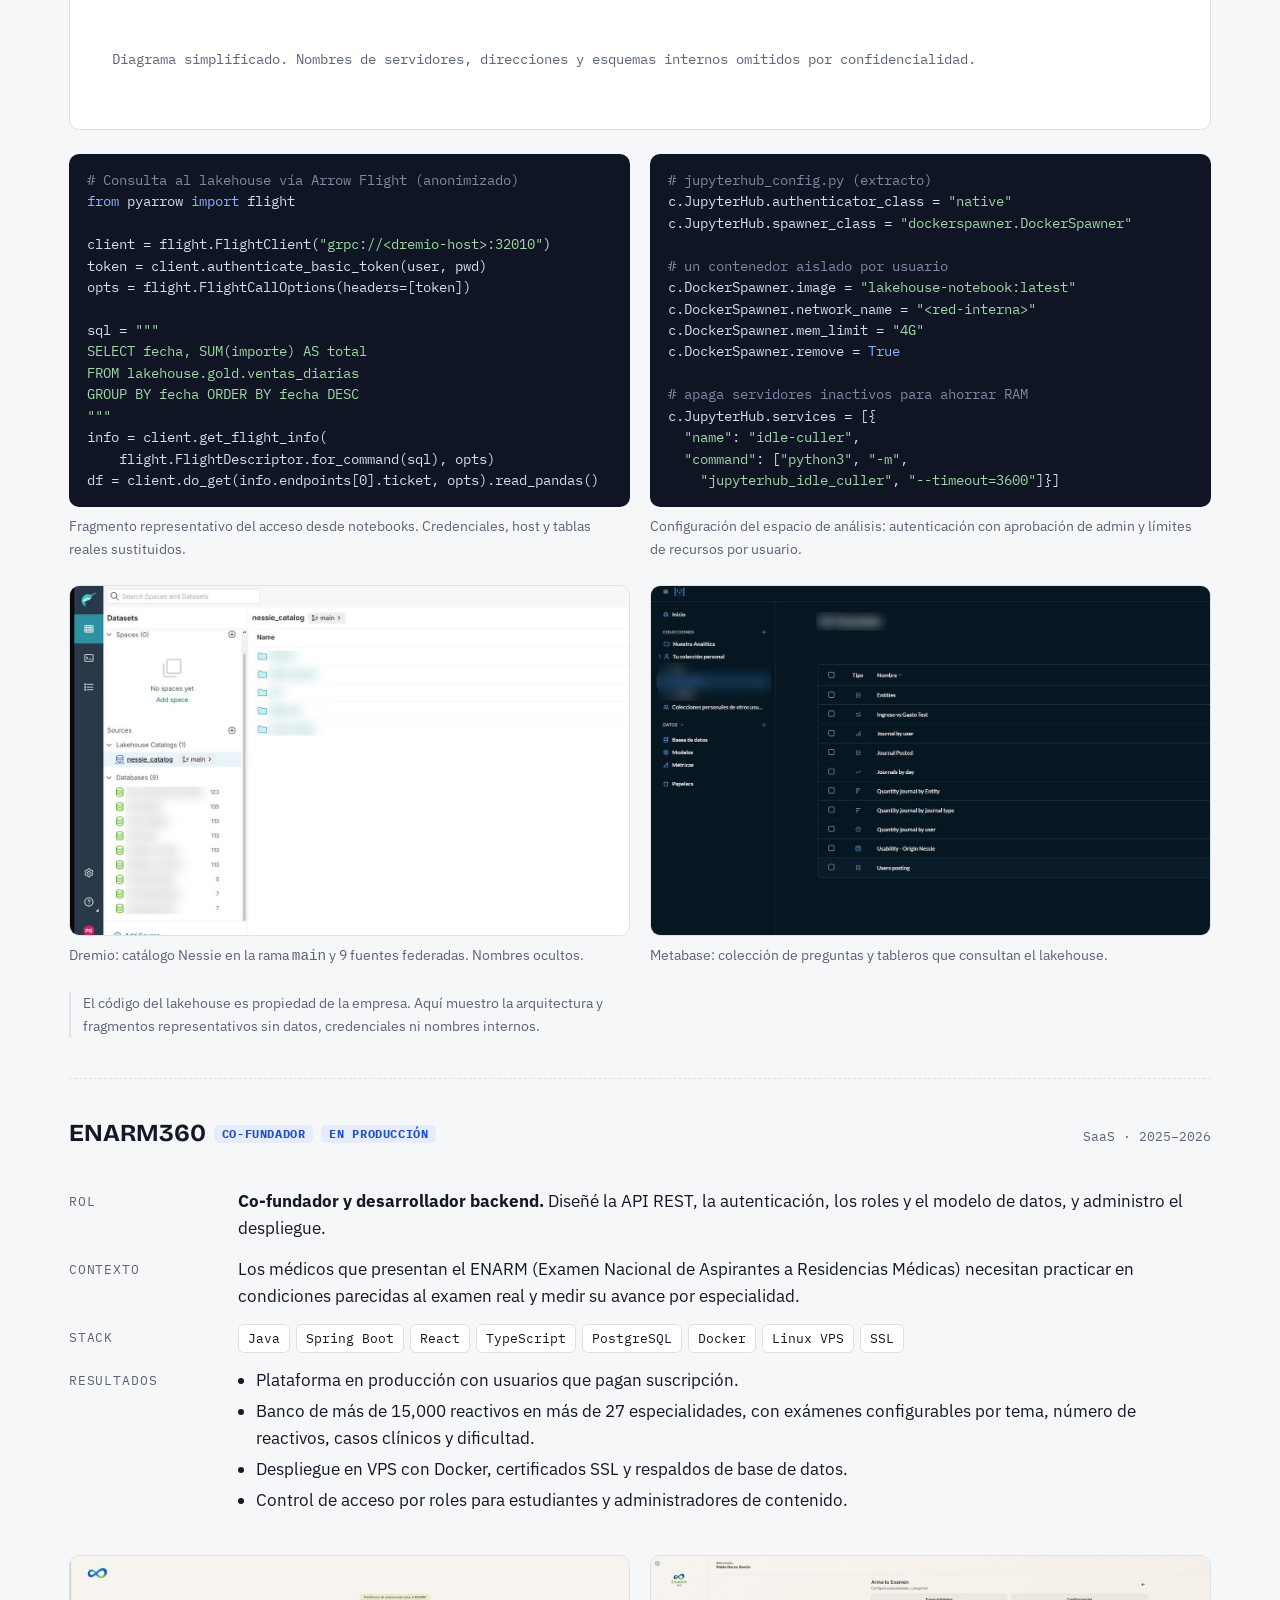
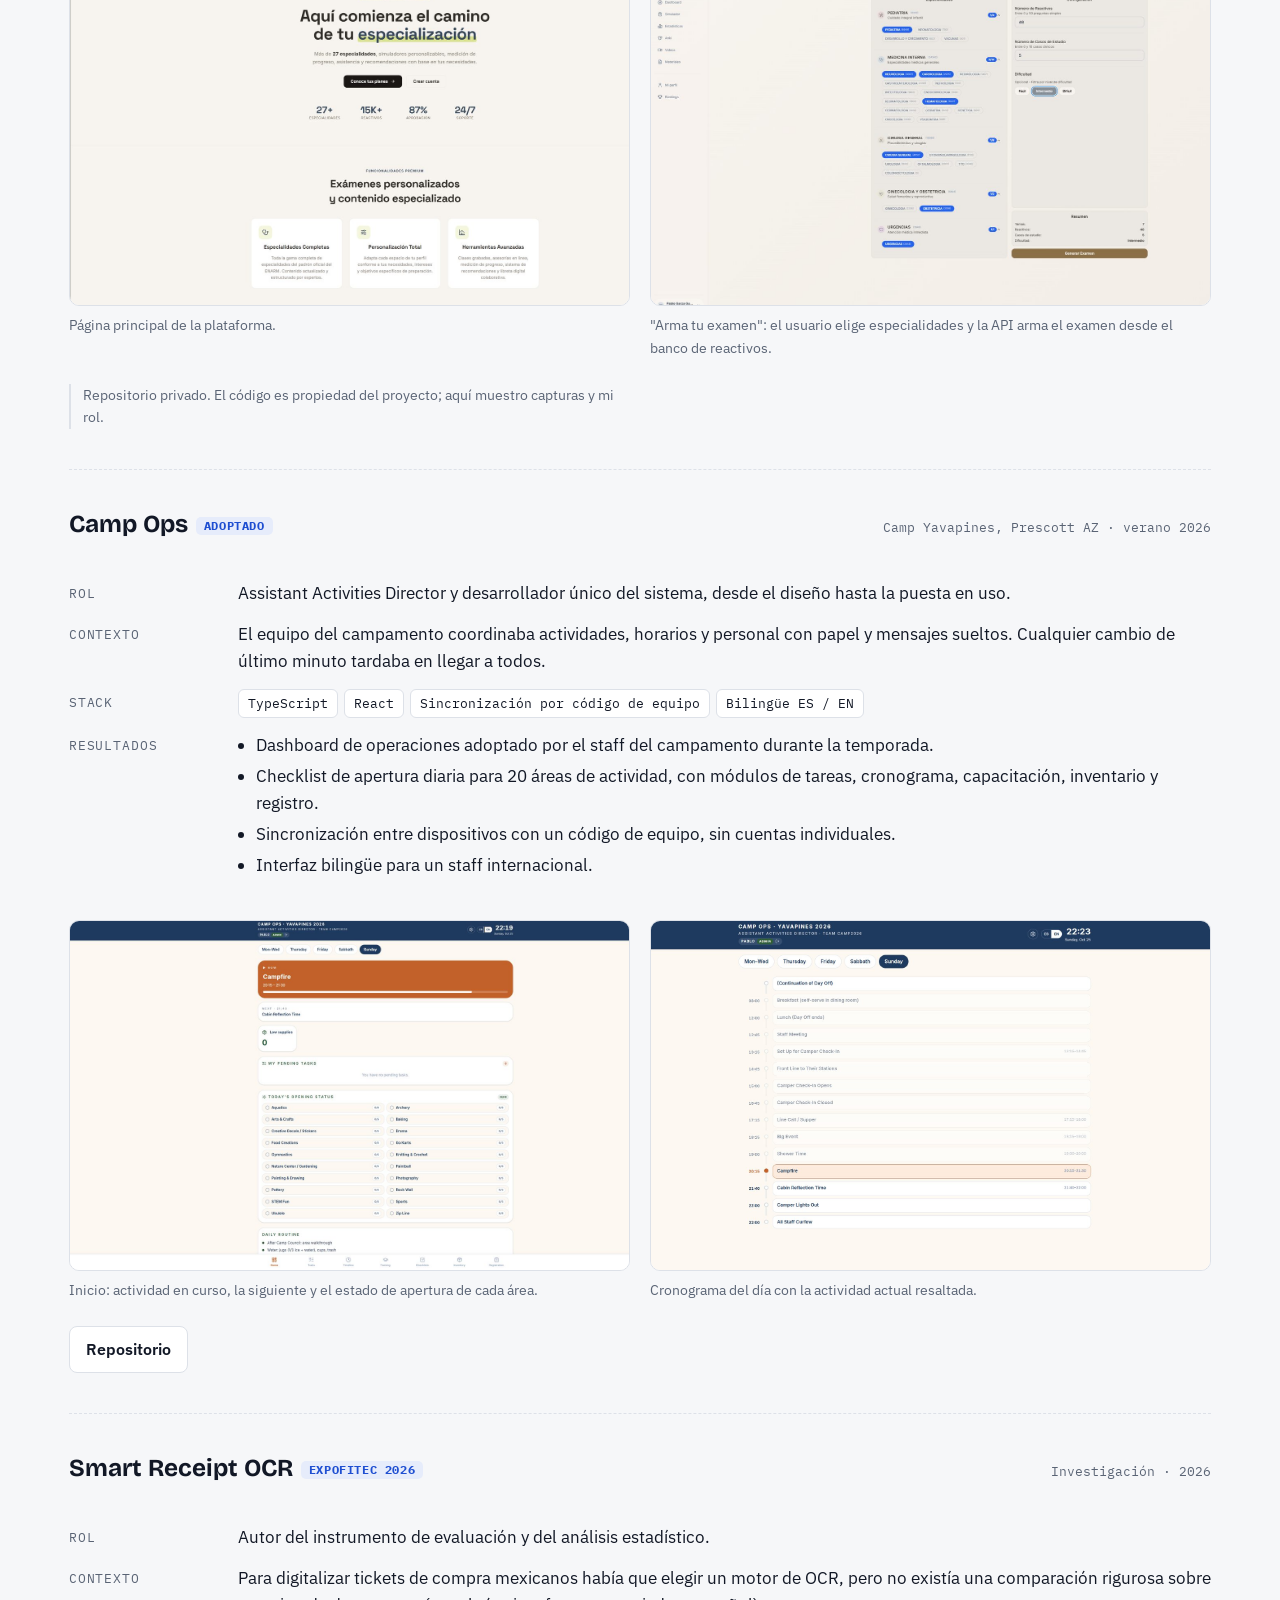
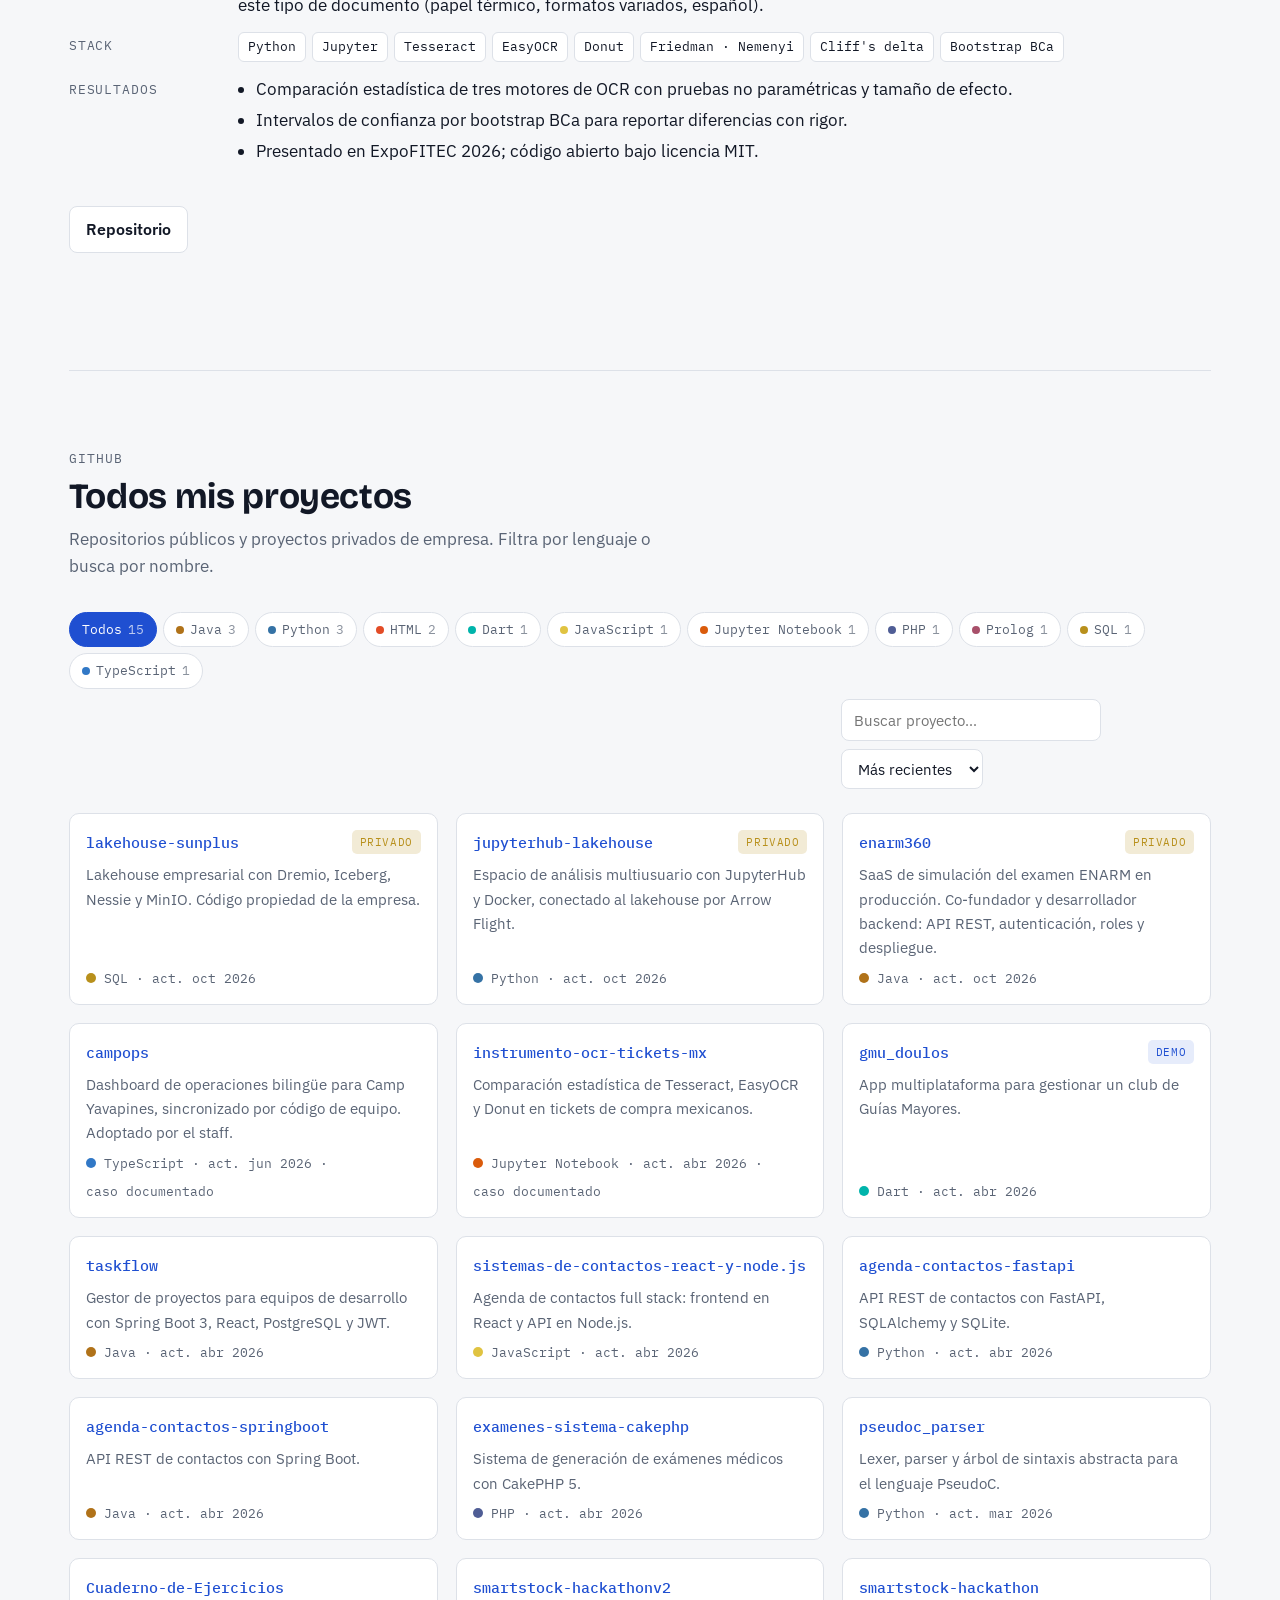
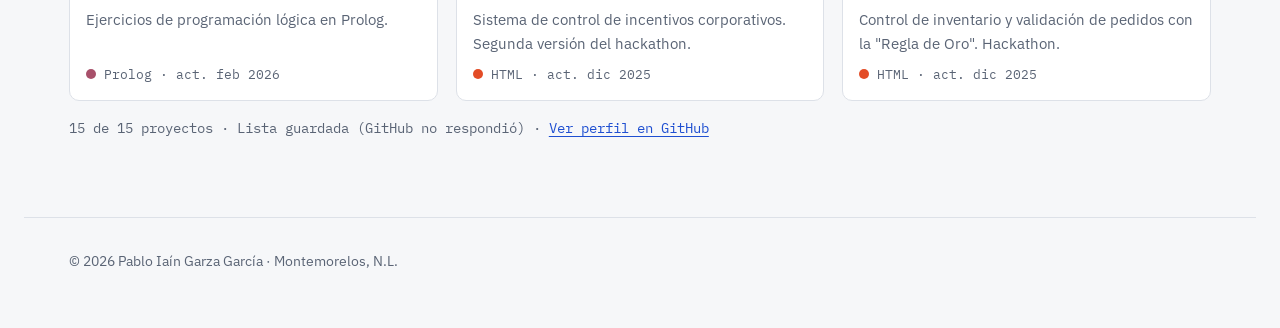
==== commit d845897b: "ENARM360 como proyecto privado, sin enlace al repositorio Co-Authored-By: Claude Opus 5.5 <noreply@a" ====
--- a/proyectos.html
+++ b/proyectos.html
@@ -163,7 +163,7 @@
         <figure><div class="ph wide shot"><img src="img/enarm-1.jpg" alt="Página principal de ENARM360" loading="lazy"><div class="empty-msg">img/enarm-1.jpg</div></div><figcaption>Página principal de la plataforma.</figcaption></figure>
         <figure><div class="ph wide shot"><img src="img/enarm-2.jpg" alt="Pantalla Arma tu Examen de ENARM360 con especialidades y configuración" loading="lazy"><div class="empty-msg">img/enarm-2.jpg</div></div><figcaption>"Arma tu examen": el usuario elige especialidades y la API arma el examen desde el banco de reactivos.</figcaption></figure>
       </div>
-      <div class="links"><a class="btn" href="https://github.com/PabloIAIN/Enarm360" target="_blank" rel="noopener">Repositorio</a></div>
+      <p class="note">Repositorio privado. El código es propiedad del proyecto; aquí muestro capturas y mi rol.</p>
     </article>
 
     <!-- PROYECTO 3: CAMP OPS -->
